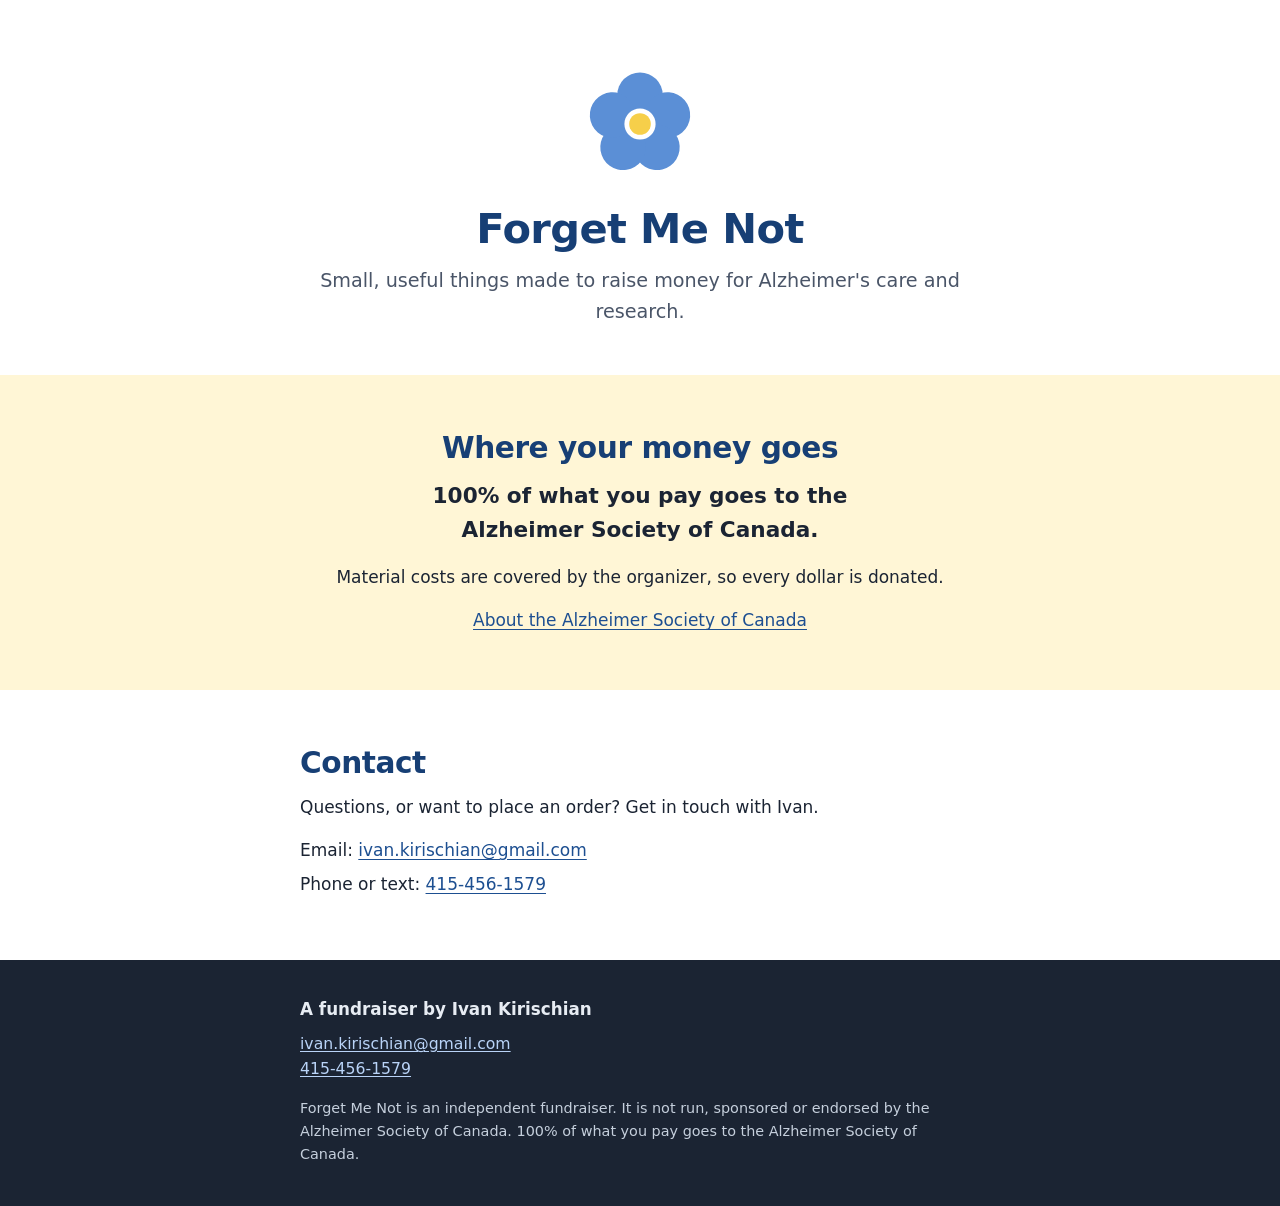
==== index.html @ 9c8dfd81 "Forget Me Not fundraising site: home, dentist and realtor pages Static HTML + shared CSS for GitHub " ====
<!doctype html>
<html lang="en-CA">
<head>
  <meta charset="utf-8">
  <meta name="viewport" content="width=device-width, initial-scale=1">
  <title>Forget Me Not | A fundraiser for the Alzheimer Society of Canada</title>
  <meta name="description" content="Forget Me Not is an independent fundraiser by Ivan Kirischian. 100% of what you pay goes to the Alzheimer Society of Canada.">
  <meta name="theme-color" content="#1d4f91">

  <!-- SITE URL: if the site address changes, update the canonical and og: URLs below. -->
  <link rel="canonical" href="https://testingtestytest.github.io/forget-me-not/">
  <meta property="og:type" content="website">
  <meta property="og:site_name" content="Forget Me Not">
  <meta property="og:title" content="Forget Me Not">
  <meta property="og:description" content="An independent fundraiser. 100% of what you pay goes to the Alzheimer Society of Canada.">
  <meta property="og:url" content="https://testingtestytest.github.io/forget-me-not/">
  <meta property="og:image" content="https://testingtestytest.github.io/forget-me-not/assets/img/og-home.png">
  <meta property="og:image:width" content="1200">
  <meta property="og:image:height" content="630">
  <meta property="og:image:alt" content="Forget Me Not: a fundraiser for the Alzheimer Society of Canada">
  <meta name="twitter:card" content="summary_large_image">

  <link rel="icon" href="assets/img/flower.svg" type="image/svg+xml">
  <link rel="apple-touch-icon" href="assets/img/apple-touch-icon.png">
  <link rel="stylesheet" href="assets/css/styles.css">
</head>
<body>
  <main>
    <section class="home-hero">
      <div class="wrap">
        <img class="mark" src="assets/img/flower.svg" alt="" width="120" height="120">
        <h1>Forget Me Not</h1>
        <p class="lead">Small, useful things made to raise money for Alzheimer's care and research.</p>
      </div>
    </section>

    <section class="warm charity" aria-labelledby="charity">
      <div class="wrap">
        <h2 id="charity">Where your money goes</h2>
        <p class="big">100% of what you pay goes to the Alzheimer Society of Canada.</p>
        <p>Material costs are covered by the organizer, so every dollar is donated.</p>
        <!-- RAISED-SO-FAR: change the figure, then delete the word "hidden" to show this line. -->
        <p class="raised" hidden>Raised so far: <strong>$0</strong></p>
        <!-- PLACEHOLDER: fundraising page link. Replace this link with your alzheimer.ca fundraising page, e.g.
             <p><a href="YOUR-FUNDRAISING-PAGE-URL">See our fundraising page</a></p> -->
        <p><a href="https://alzheimer.ca/en">About the Alzheimer Society of Canada</a></p>
      </div>
    </section>

    <section aria-labelledby="contact">
      <div class="wrap">
        <h2 id="contact">Contact</h2>
        <p>Questions, or want to place an order? Get in touch with Ivan.</p>
        <ul class="contact-lines">
          <li>Email: <a href="mailto:ivan.kirischian@gmail.com">ivan.kirischian@gmail.com</a></li>
          <li>Phone or text: <a href="tel:+14154561579">415-456-1579</a></li>
        </ul>
      </div>
    </section>
  </main>

  <footer class="site-footer">
    <div class="wrap">
      <p class="who">A fundraiser by Ivan Kirischian</p>
      <p>
        <a href="mailto:ivan.kirischian@gmail.com">ivan.kirischian@gmail.com</a><br>
        <a href="tel:+14154561579">415-456-1579</a>
      </p>
      <p class="note">Forget Me Not is an independent fundraiser. It is not run, sponsored or endorsed by the Alzheimer Society of Canada. 100% of what you pay goes to the Alzheimer Society of Canada.</p>
    </div>
  </footer>
</body>
</html>
---- assets/css/styles.css ----
/* Forget Me Not: shared styles for all pages.
   Mobile-first. Colours checked for WCAG AA contrast (see README). */

:root {
  --blue-800: #173f75;  /* headings on tinted backgrounds */
  --blue-700: #1d4f91;  /* buttons, links (8.1:1 on white) */
  --blue-500: #5b8fd6;  /* flower petals, decoration only */
  --blue-100: #e9f1fc;  /* tinted section background */
  --yellow-400: #f6cf4a; /* flower centre, highlight */
  --yellow-100: #fff6d6; /* soft highlight background */
  --ink: #1b2433;       /* body text (15.6:1 on white) */
  --muted: #4a5568;     /* secondary text (7.5:1 on white) */
  --line: #d9e2ef;
  --white: #ffffff;

  --radius: 14px;
  --max: 720px;
  --font: system-ui, -apple-system, "Segoe UI", Roboto, "Helvetica Neue", Arial, sans-serif;
}

*,
*::before,
*::after { box-sizing: border-box; }

html {
  -webkit-text-size-adjust: 100%;
  scroll-behavior: smooth;
}

@media (prefers-reduced-motion: reduce) {
  html { scroll-behavior: auto; }
}

body {
  margin: 0;
  background: var(--white);
  color: var(--ink);
  font-family: var(--font);
  font-size: 1.0625rem; /* 17px */
  line-height: 1.6;
}

img { max-width: 100%; height: auto; display: block; }

a { color: var(--blue-700); text-underline-offset: 0.15em; }
a:hover { color: var(--blue-800); }

:focus-visible {
  outline: 3px solid var(--blue-700);
  outline-offset: 3px;
  border-radius: 4px;
}

.skip-link {
  position: absolute;
  left: 1rem;
  top: -100px;
  background: var(--blue-700);
  color: var(--white);
  padding: 0.6rem 1rem;
  border-radius: 8px;
  z-index: 10;
}
.skip-link:focus { top: 1rem; color: var(--white); }

.wrap {
  width: 100%;
  max-width: var(--max);
  margin: 0 auto;
  padding: 0 1.25rem;
}

/* ---------- Header ---------- */

.site-header { padding: 1rem 0; border-bottom: 1px solid var(--line); }

.brand {
  display: inline-flex;
  align-items: center;
  gap: 0.55rem;
  font-weight: 700;
  font-size: 1.15rem;
  color: var(--blue-800);
  letter-spacing: -0.01em;
}
.brand img { width: 34px; height: 34px; }

/* ---------- Sections ---------- */

section { padding: 2.75rem 0; }
section.tint { background: var(--blue-100); }
section.warm { background: var(--yellow-100); }

h1, h2, h3 { line-height: 1.2; letter-spacing: -0.015em; margin: 0 0 0.75rem; }
h1 { font-size: 2.1rem; color: var(--ink); }
h2 { font-size: 1.6rem; color: var(--blue-800); }
h3 { font-size: 1.15rem; }
p { margin: 0 0 1rem; }
p:last-child { margin-bottom: 0; }

.lead { font-size: 1.2rem; color: var(--muted); }

/* ---------- Hero ---------- */

.hero { padding-top: 2rem; }
.hero .lead { margin-bottom: 1.25rem; }
.hero-cta { display: flex; flex-wrap: wrap; align-items: center; gap: 0.75rem 1rem; margin-bottom: 1.75rem; }
.hero-note { font-size: 0.95rem; color: var(--muted); margin: 0; }
.hero-photo {
  border-radius: var(--radius);
  background: var(--blue-100);
  aspect-ratio: 4 / 3;
  object-fit: cover;
  width: 100%;
}

/* ---------- Buttons ---------- */

.btn {
  display: inline-block;
  background: var(--blue-700);
  color: var(--white);
  font-weight: 700;
  font-size: 1.1rem;
  text-decoration: none;
  padding: 0.85rem 1.6rem;
  border-radius: 999px;
  min-height: 48px;
  box-shadow: 0 2px 0 var(--blue-800);
}
.btn:hover { background: var(--blue-800); color: var(--white); }

/* ---------- Lists, steps, cards ---------- */

.ticks { list-style: none; padding: 0; margin: 0; }
.ticks li { position: relative; padding-left: 2rem; margin-bottom: 0.75rem; }
.ticks li::before {
  content: "";
  position: absolute;
  left: 0;
  top: 0.45em;
  width: 1.1rem;
  height: 1.1rem;
  border-radius: 50%;
  background: var(--yellow-400);
  box-shadow: inset 0 0 0 4px var(--blue-500);
}

.steps { list-style: none; padding: 0; margin: 0; counter-reset: step; display: grid; gap: 1rem; }
.steps li {
  counter-increment: step;
  background: var(--white);
  border: 1px solid var(--line);
  border-radius: var(--radius);
  padding: 1.1rem 1.1rem 1.1rem 4rem;
  position: relative;
}
.steps li::before {
  content: counter(step);
  position: absolute;
  left: 1.1rem;
  top: 1rem;
  width: 2.1rem;
  height: 2.1rem;
  border-radius: 50%;
  background: var(--blue-700);
  color: var(--white);
  font-weight: 700;
  display: grid;
  place-items: center;
}
.steps h3 { margin-bottom: 0.25rem; }

.cards { display: grid; gap: 1rem; }
.card {
  background: var(--white);
  border: 1px solid var(--line);
  border-radius: var(--radius);
  padding: 1.25rem;
}
.card h3 { margin-bottom: 0.35rem; }

/* ---------- Pricing ---------- */

.prices { display: grid; gap: 1rem; margin-bottom: 1.25rem; }
.price {
  background: var(--white);
  border: 2px solid var(--blue-500);
  border-radius: var(--radius);
  padding: 1.25rem;
  text-align: center;
}
.price .amount { display: block; font-size: 2.4rem; font-weight: 800; color: var(--blue-800); line-height: 1.1; }
.price .what { display: block; font-weight: 600; }
.price .per { display: block; color: var(--muted); font-size: 0.95rem; }

.deadline {
  background: var(--yellow-100);
  border-left: 6px solid var(--yellow-400);
  border-radius: 8px;
  padding: 0.9rem 1rem;
  font-weight: 600;
}

/* ---------- Charity ---------- */

.charity { text-align: center; }
.charity .big { font-size: 1.35rem; font-weight: 700; color: var(--ink); max-width: 30ch; margin: 0 auto 1rem; }
.charity .raised { font-size: 1.05rem; color: var(--ink); }
.charity .raised strong { font-size: 1.4rem; color: var(--blue-800); }
.flower-divider { width: 56px; height: 56px; margin: 0 auto 1rem; }

/* ---------- Order form ---------- */

.form-box {
  background: var(--white);
  border: 1px solid var(--line);
  border-radius: var(--radius);
  padding: 1.25rem;
}
.form-box iframe { width: 100%; border: 0; min-height: 600px; }
.form-fallback p { margin-bottom: 0.75rem; }
.contact-lines { list-style: none; padding: 0; margin: 0; }
.contact-lines li { margin-bottom: 0.4rem; }

/* ---------- FAQ ---------- */

.faq details {
  border-bottom: 1px solid var(--line);
  padding: 0.9rem 0;
}
.faq summary {
  cursor: pointer;
  font-weight: 700;
  min-height: 32px;
  list-style-position: outside;
}
.faq details p { margin-top: 0.6rem; color: var(--ink); }

/* ---------- Footer ---------- */

.site-footer {
  background: var(--ink);
  color: #e7ecf3;  /* 13.1:1 on --ink */
  padding: 2.25rem 0 2.5rem;
  font-size: 0.98rem;
}
.site-footer a { color: #b9d3f7; } /* 10.2:1 on --ink */
.site-footer a:hover { color: var(--white); }
.site-footer .who { font-weight: 700; font-size: 1.05rem; margin-bottom: 0.5rem; }
.site-footer .note { color: #c5cfdc; font-size: 0.9rem; margin-top: 1rem; } /* 9.9:1 */

/* ---------- Home page ---------- */

.home-hero { text-align: center; padding: 4rem 0 3rem; }
.home-hero .mark { width: 120px; height: 120px; margin: 0 auto 1.25rem; }
.home-hero h1 { font-size: 2.6rem; color: var(--blue-800); }

/* ---------- Larger screens ---------- */

@media (min-width: 640px) {
  h1 { font-size: 2.6rem; }
  h2 { font-size: 1.85rem; }
  section { padding: 3.5rem 0; }
  .prices.two { grid-template-columns: 1fr 1fr; }
  .cards { grid-template-columns: 1fr 1fr; }
  .cards .card:last-child:nth-child(odd) { grid-column: 1 / -1; }
}

.visually-hidden {
  position: absolute !important;
  width: 1px; height: 1px;
  padding: 0; margin: -1px;
  overflow: hidden; clip: rect(0 0 0 0);
  white-space: nowrap; border: 0;
}
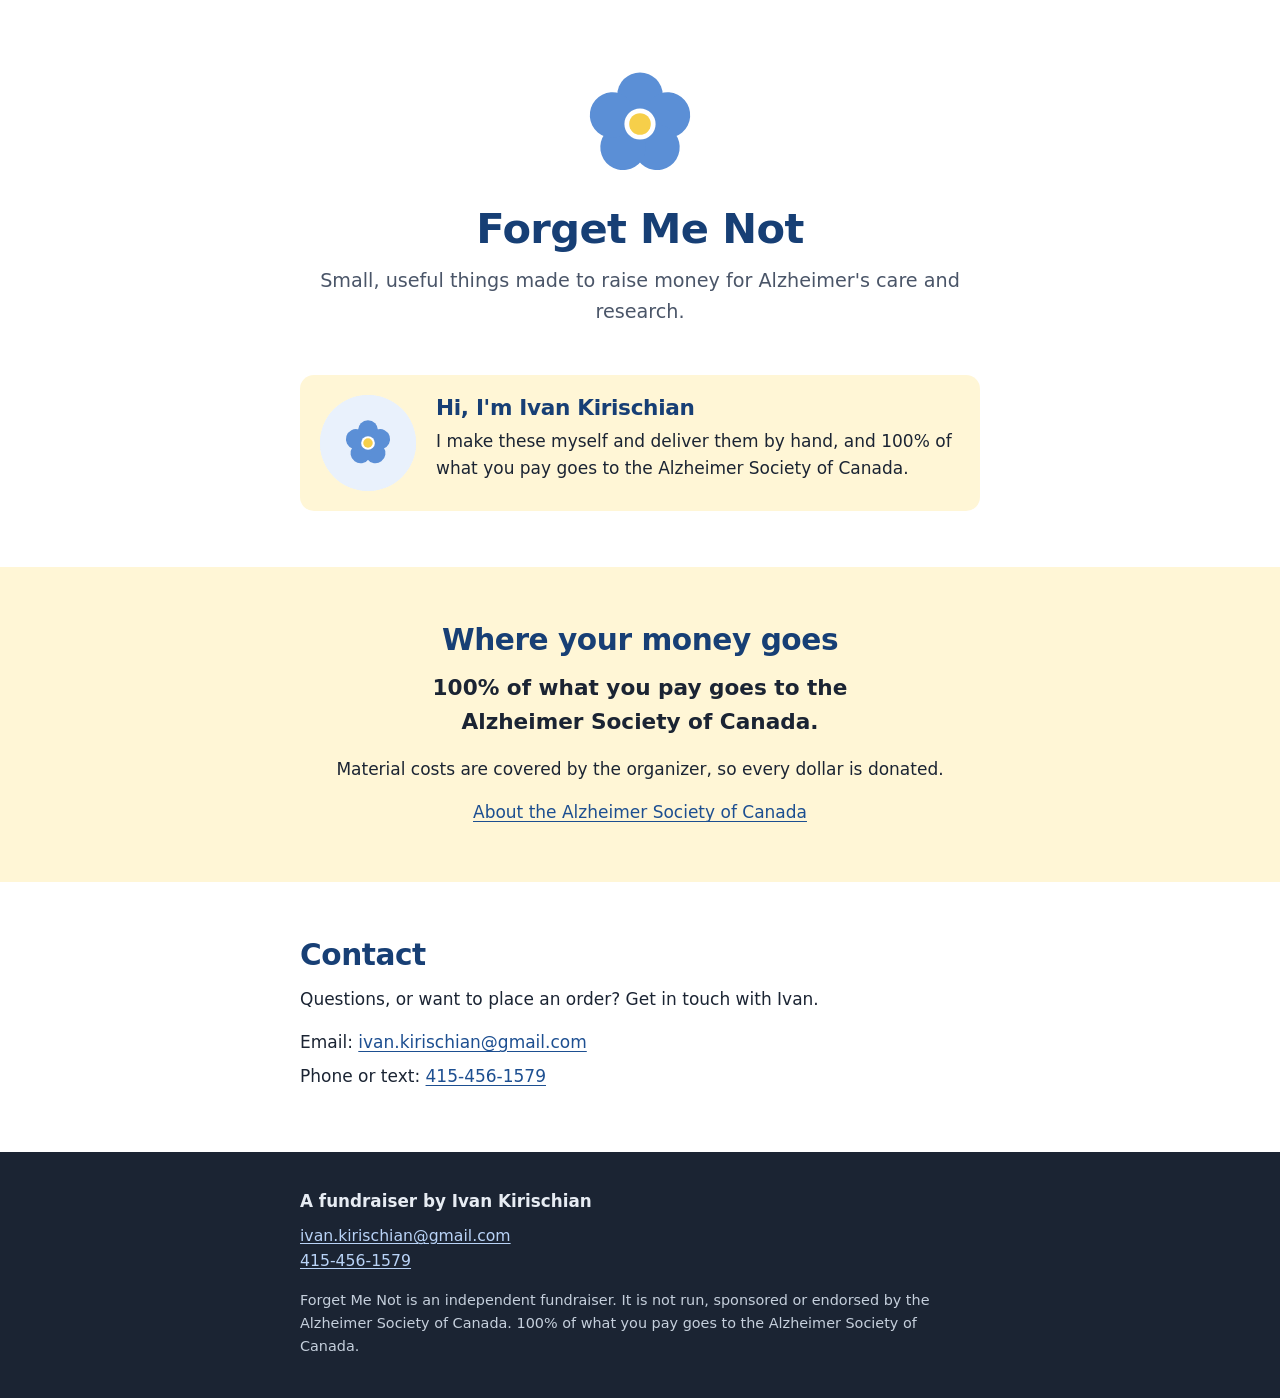
==== commit 46aad603: "Adapt site for in-person sales Add a 'Hi, I'm Ivan' intro with photo placeholder, a Text Ivan button" ====
--- a/index.html
+++ b/index.html
@@ -8,13 +8,13 @@
   <meta name="theme-color" content="#1d4f91">
 
   <!-- SITE URL: if the site address changes, update the canonical and og: URLs below. -->
-  <link rel="canonical" href="https://testingtestytest.github.io/forget-me-not/">
+  <link rel="canonical" href="https://ivankirischian.github.io/forget-me-not/">
   <meta property="og:type" content="website">
   <meta property="og:site_name" content="Forget Me Not">
   <meta property="og:title" content="Forget Me Not">
   <meta property="og:description" content="An independent fundraiser. 100% of what you pay goes to the Alzheimer Society of Canada.">
-  <meta property="og:url" content="https://testingtestytest.github.io/forget-me-not/">
-  <meta property="og:image" content="https://testingtestytest.github.io/forget-me-not/assets/img/og-home.png">
+  <meta property="og:url" content="https://ivankirischian.github.io/forget-me-not/">
+  <meta property="og:image" content="https://ivankirischian.github.io/forget-me-not/assets/img/og-home.png">
   <meta property="og:image:width" content="1200">
   <meta property="og:image:height" content="630">
   <meta property="og:image:alt" content="Forget Me Not: a fundraiser for the Alzheimer Society of Canada">
@@ -31,6 +31,19 @@
         <img class="mark" src="assets/img/flower.svg" alt="" width="120" height="120">
         <h1>Forget Me Not</h1>
         <p class="lead">Small, useful things made to raise money for Alzheimer's care and research.</p>
+      </div>
+    </section>
+
+    <section class="intro-section" aria-labelledby="intro">
+      <div class="wrap">
+        <div class="intro">
+          <!-- PLACEHOLDER: photo of Ivan. Replace src with assets/img/ivan.jpg (square, about 400x400). -->
+          <img class="intro-photo" src="assets/img/ivan-placeholder.svg" width="96" height="96" alt="Ivan Kirischian">
+          <div>
+            <h2 id="intro">Hi, I'm Ivan Kirischian</h2>
+            <p>I make these myself and deliver them by hand, and 100% of what you pay goes to the Alzheimer Society of Canada.</p>
+          </div>
+        </div>
       </div>
     </section>
 
--- a/assets/css/styles.css
+++ b/assets/css/styles.css
@@ -129,6 +129,42 @@
   box-shadow: 0 2px 0 var(--blue-800);
 }
 .btn:hover { background: var(--blue-800); color: var(--white); }
+
+/* Secondary button, e.g. "Text Ivan" (blue-700 on white: 8.1:1) */
+.btn-outline {
+  background: var(--white);
+  color: var(--blue-700);
+  box-shadow: inset 0 0 0 2px var(--blue-700);
+}
+.btn-outline:hover { background: var(--blue-100); color: var(--blue-800); }
+
+.btn-row { display: flex; flex-wrap: wrap; gap: 0.75rem; }
+
+/* ---------- "Hi, I'm Ivan" ---------- */
+
+.intro-section { padding-top: 0; }
+.intro {
+  display: flex;
+  flex-direction: column;
+  gap: 1rem;
+  background: var(--yellow-100);
+  border-radius: var(--radius);
+  padding: 1.25rem;
+}
+.intro-photo {
+  width: 96px;
+  height: 96px;
+  border-radius: 50%;
+  object-fit: cover;
+  background: var(--blue-100);
+  flex-shrink: 0;
+}
+.intro h2 { font-size: 1.35rem; margin-bottom: 0.4rem; }
+.intro p { margin-bottom: 0.5rem; }
+
+@media (min-width: 640px) {
+  .intro { flex-direction: row; align-items: flex-start; gap: 1.25rem; }
+}
 
 /* ---------- Lists, steps, cards ---------- */
 
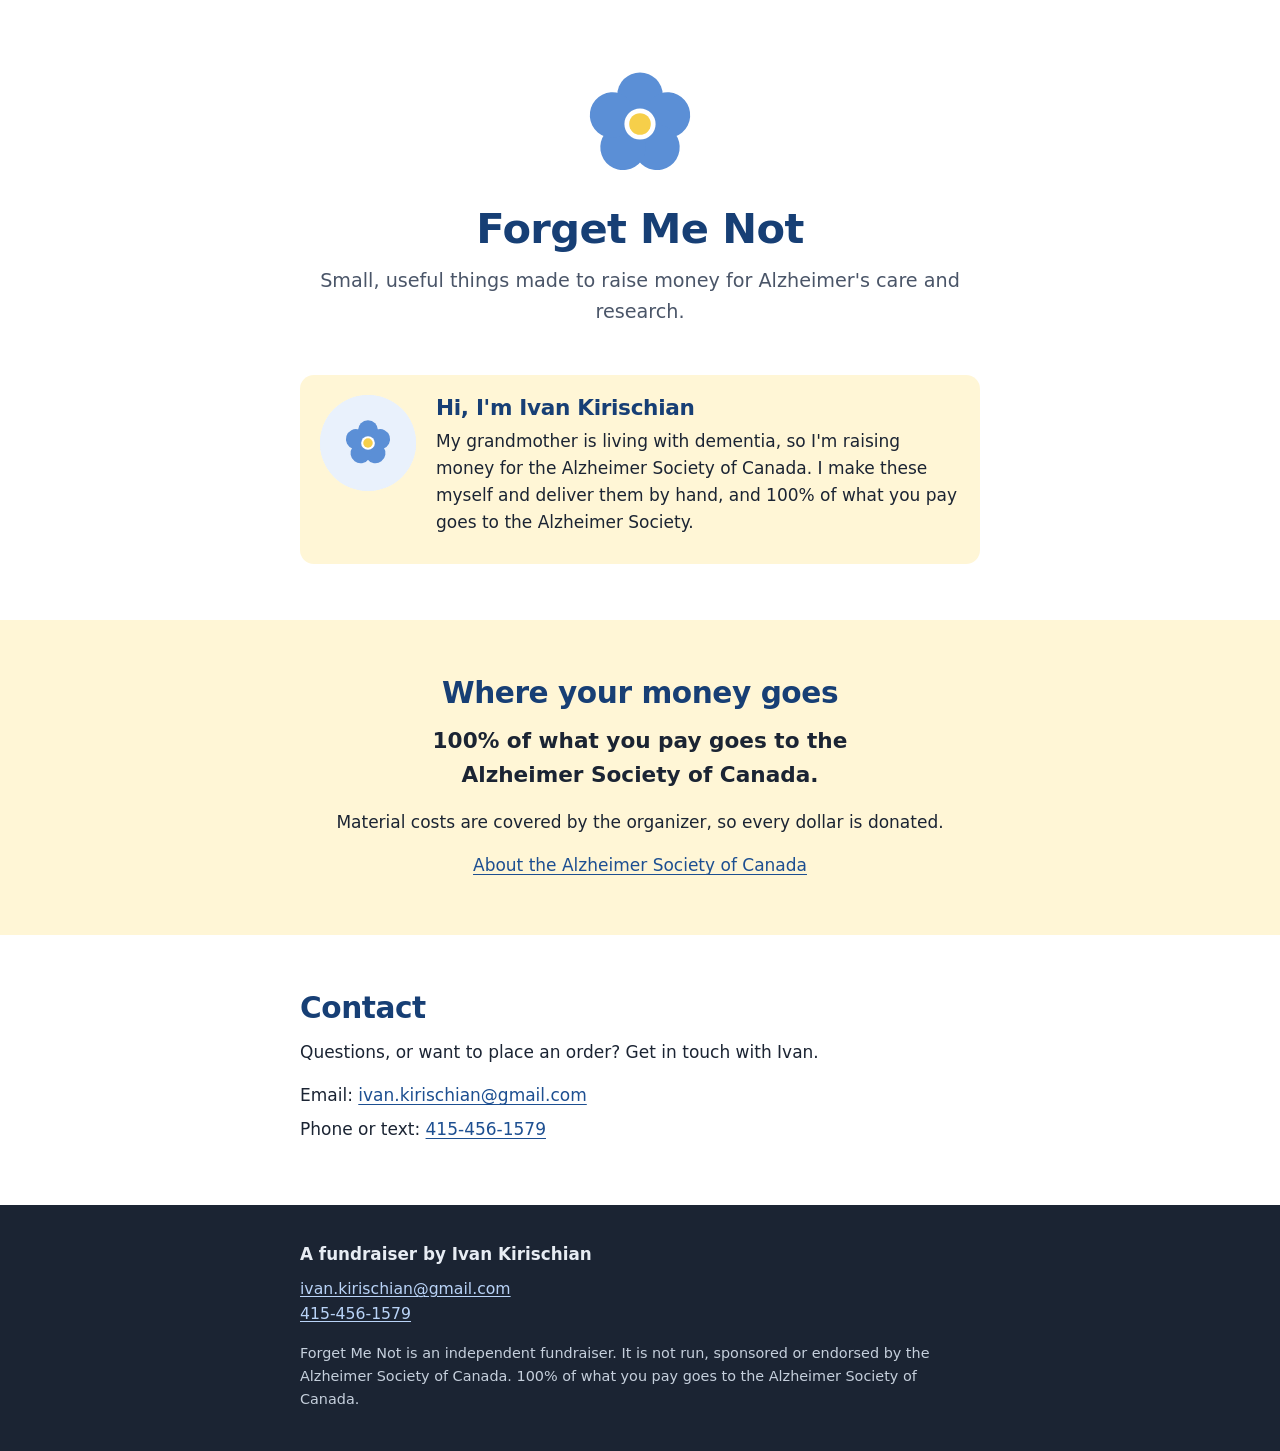
==== commit 804d490e: "Mention Ivan's grandmother in the intro on every page Co-Authored-By: Claude Opus 5.5 <noreply@anthr" ====
--- a/index.html
+++ b/index.html
@@ -41,7 +41,7 @@
           <img class="intro-photo" src="assets/img/ivan-placeholder.svg" width="96" height="96" alt="Ivan Kirischian">
           <div>
             <h2 id="intro">Hi, I'm Ivan Kirischian</h2>
-            <p>I make these myself and deliver them by hand, and 100% of what you pay goes to the Alzheimer Society of Canada.</p>
+            <p>My grandmother is living with dementia, so I'm raising money for the Alzheimer Society of Canada. I make these myself and deliver them by hand, and 100% of what you pay goes to the Alzheimer Society.</p>
           </div>
         </div>
       </div>
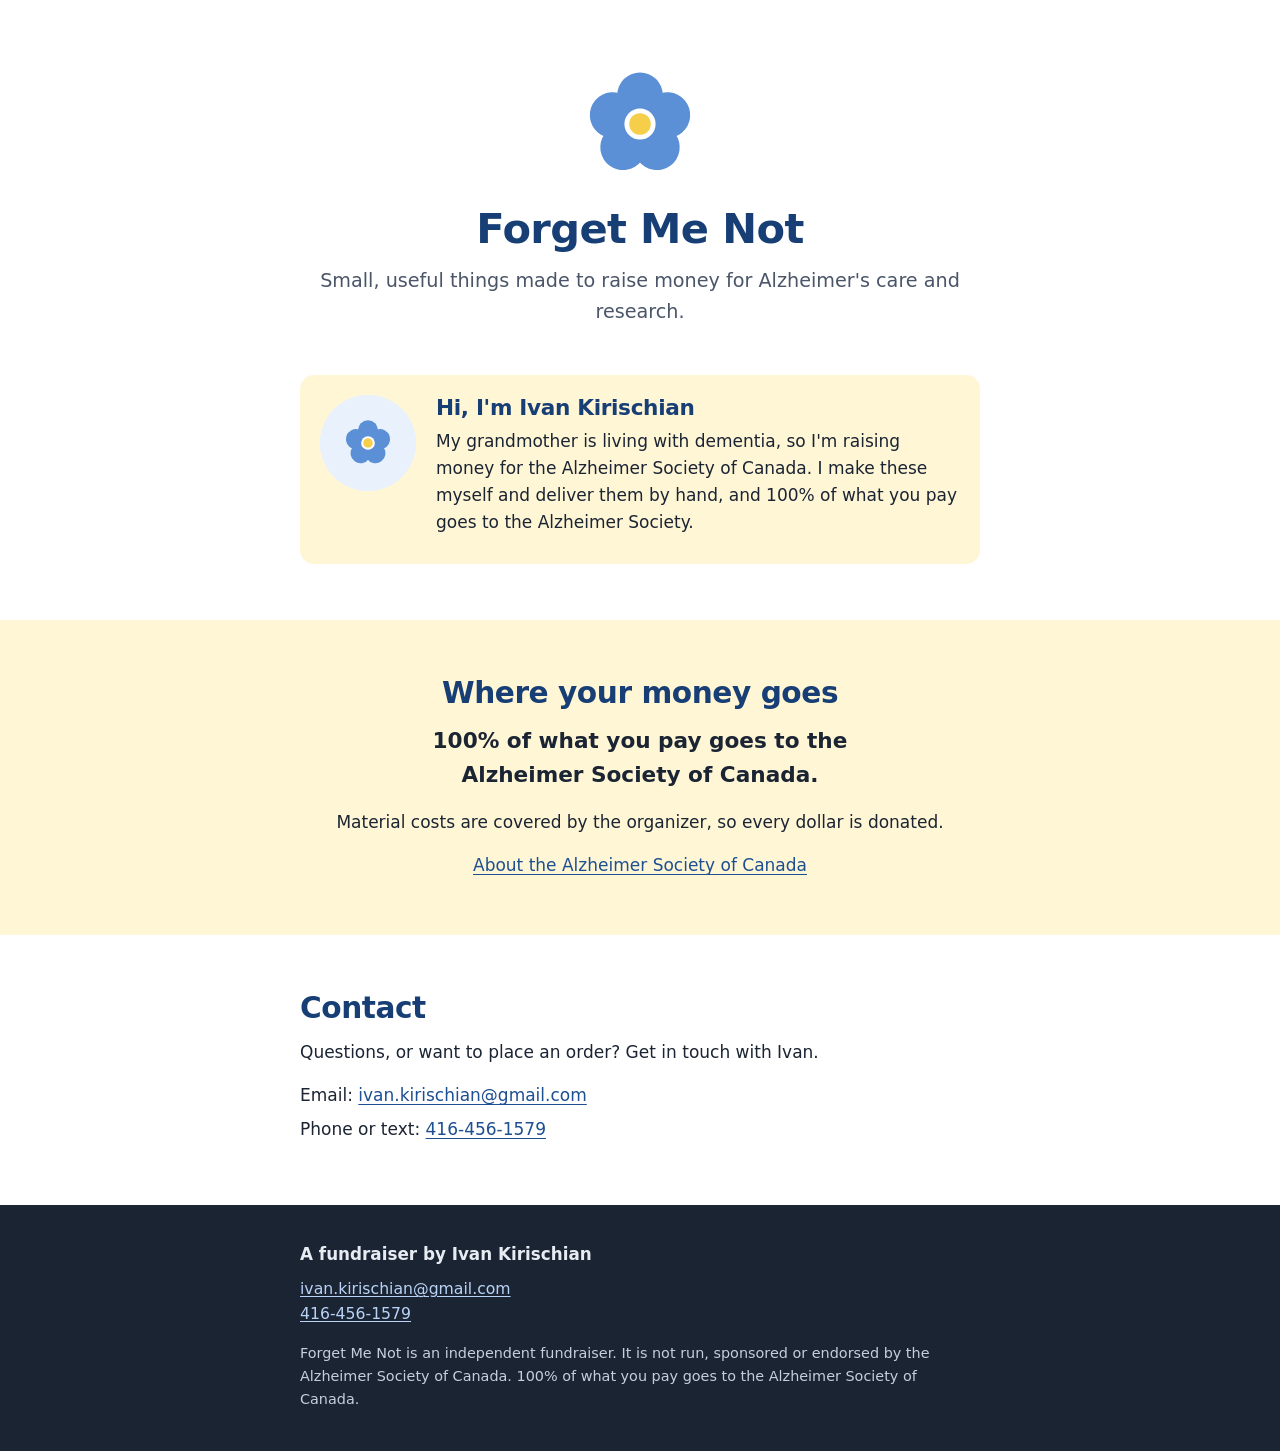
==== commit b89350fc: "Fix phone number: 416-456-1579" ====
--- a/index.html
+++ b/index.html
@@ -66,7 +66,7 @@
         <p>Questions, or want to place an order? Get in touch with Ivan.</p>
         <ul class="contact-lines">
           <li>Email: <a href="mailto:ivan.kirischian@gmail.com">ivan.kirischian@gmail.com</a></li>
-          <li>Phone or text: <a href="tel:+14154561579">415-456-1579</a></li>
+          <li>Phone or text: <a href="tel:+14164561579">416-456-1579</a></li>
         </ul>
       </div>
     </section>
@@ -77,7 +77,7 @@
       <p class="who">A fundraiser by Ivan Kirischian</p>
       <p>
         <a href="mailto:ivan.kirischian@gmail.com">ivan.kirischian@gmail.com</a><br>
-        <a href="tel:+14154561579">415-456-1579</a>
+        <a href="tel:+14164561579">416-456-1579</a>
       </p>
       <p class="note">Forget Me Not is an independent fundraiser. It is not run, sponsored or endorsed by the Alzheimer Society of Canada. 100% of what you pay goes to the Alzheimer Society of Canada.</p>
     </div>
--- a/assets/css/styles.css
+++ b/assets/css/styles.css
@@ -244,6 +244,11 @@
 .charity .big { font-size: 1.35rem; font-weight: 700; color: var(--ink); max-width: 30ch; margin: 0 auto 1rem; }
 .charity .raised { font-size: 1.05rem; color: var(--ink); }
 .charity .raised strong { font-size: 1.4rem; color: var(--blue-800); }
+.charity h3 { margin-top: 1.75rem; }
+.supporters { list-style: none; padding: 0; margin: 0.5rem 0; font-weight: 600; color: var(--ink); }
+.supporters li { margin: 0.25rem 0; }
+.supporters .first { font-weight: 400; font-style: italic; color: var(--muted); }
+.charity .note-small { font-size: 0.95rem; color: var(--muted); }
 .flower-divider { width: 56px; height: 56px; margin: 0 auto 1rem; }
 
 /* ---------- Order form ---------- */
@@ -310,3 +315,9 @@
   overflow: hidden; clip: rect(0 0 0 0);
   white-space: nowrap; border: 0;
 }
+
+.sample-photo { margin: 1.5rem 0 0; }
+.sample-photo img { display: block; width: 100%; max-width: 480px; height: auto; border-radius: var(--radius); }
+.sample-photo figcaption { margin-top: .5rem; color: var(--muted, #555); font-size: .95rem; }
+.photo-note { margin: .5rem 0 0; color: var(--muted); font-size: .95rem; font-style: italic; }
+.sample-photo figcaption { font-style: italic; }
